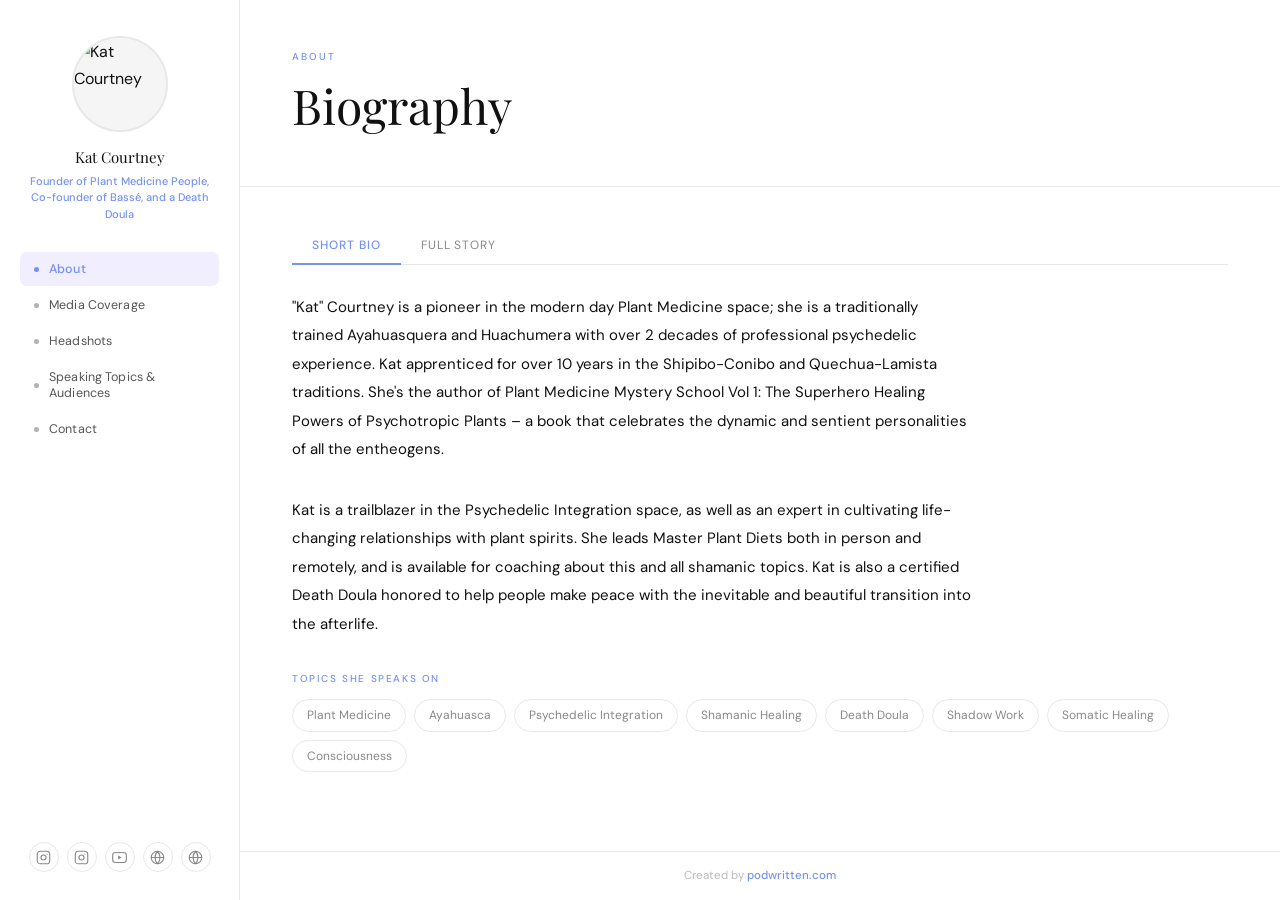
==== kat-courtney.html @ d0d294f5 "Update kat-courtney.html" ====
<!DOCTYPE html>
<html lang="en">
<head>
  <meta charset="UTF-8" />
  <meta name="viewport" content="width=device-width, initial-scale=1.0" />
  <title>Kat Courtney — Press Kit</title>
  <link rel="preconnect" href="https://fonts.googleapis.com" />
  <link rel="preconnect" href="https://fonts.gstatic.com" crossorigin />
  <link href="https://fonts.googleapis.com/css2?family=Playfair+Display:ital,wght@0,400;0,500;1,400&family=DM+Sans:opsz,wght@9..40,300;9..40,400;9..40,500&display=swap" rel="stylesheet" />

  <style>
    /* ─── CONFIG ──────────────────────────────────────── */
    :root {
      --accent:   #7592f2;
      --accent-bg:#f0eeff;
      --text:     #111111;
      --muted:    #888888;
      --border:   #e8e8e8;
      --bg:       #ffffff;
      --sidebar-w: 240px;
    }

    /* ─── RESET ───────────────────────────────────────── */
    *, *::before, *::after { margin: 0; padding: 0; box-sizing: border-box; }
    html { height: 100%; }
    body {
      font-family: 'DM Sans', sans-serif;
      background: var(--bg);
      color: var(--text);
      font-size: 16px;
      line-height: 1.7;
      -webkit-font-smoothing: antialiased;
      min-height: 100%;
      display: flex;
      flex-direction: column;
    }
    a { color: inherit; text-decoration: none; }
    button { cursor: pointer; font-family: 'DM Sans', sans-serif; }

    /* ─── LAYOUT ──────────────────────────────────────── */
    .layout {
      display: flex;
      flex: 1;
      min-height: 100vh;
    }

    /* ─── SIDEBAR ─────────────────────────────────────── */
    .sidebar {
      width: var(--sidebar-w);
      flex-shrink: 0;
      border-right: 1px solid var(--border);
      display: flex;
      flex-direction: column;
      align-items: center;
      padding: 36px 20px 28px;
      position: fixed;
      top: 0;
      left: 0;
      bottom: 0;
      overflow-y: auto;
      background: var(--bg);
      z-index: 100;
    }

    .sidebar-avatar {
      width: 96px; height: 96px;
      border-radius: 50%;
      border: 2px solid var(--border);
      overflow: hidden;
      margin-bottom: 16px;
      background: #f5f5f5;
      display: flex; align-items: center; justify-content: center;
      flex-shrink: 0;
    }

    .sidebar-avatar img { width: 100%; height: 100%; object-fit: cover; }

    .avatar-placeholder {
      font-family: 'Playfair Display', serif;
      font-size: 2rem; color: #ccc; font-weight: 400;
    }

    .sidebar-name {
      font-family: 'Playfair Display', serif;
      font-size: 15px; font-weight: 400;
      color: var(--text); text-align: center;
      line-height: 1.3; margin-bottom: 5px;
    }

    .sidebar-client-title {
      font-size: 11px; color: var(--accent);
      text-align: center; line-height: 1.5;
      margin-bottom: 30px; padding: 0 8px;
      font-weight: 500;
    }

    .sidebar-nav {
      width: 100%;
      display: flex;
      flex-direction: column;
      gap: 2px;
    }

    .nav-item {
      display: flex; align-items: center; gap: 10px;
      padding: 9px 14px; border-radius: 7px;
      font-size: 12.5px; color: #555;
      cursor: pointer; transition: all 0.15s;
      letter-spacing: 0.01em; border: none;
      background: transparent; width: 100%; text-align: left;
    }

    .nav-item:hover { background: #f7f7f7; color: var(--text); }

    .nav-item.active {
      background: var(--accent-bg);
      color: var(--accent);
      font-weight: 500;
    }

    .nav-dot {
      width: 5px; height: 5px; border-radius: 50%;
      background: currentColor; opacity: 0.45; flex-shrink: 0;
    }

    .nav-item.active .nav-dot { opacity: 1; }

    .sidebar-socials {
      margin-top: auto;
      padding-top: 28px;
      display: flex; gap: 8px; flex-wrap: wrap; justify-content: center;
    }

    .social-btn {
      width: 30px; height: 30px; border-radius: 50%;
      border: 1px solid var(--border);
      display: flex; align-items: center; justify-content: center;
      font-size: 10px; font-weight: 500; color: var(--muted);
      transition: all 0.15s; background: transparent;
      text-decoration: none;
    }

    .social-btn:hover { border-color: var(--accent); color: var(--accent); }

    /* ─── MAIN ────────────────────────────────────────── */
    .main {
      margin-left: var(--sidebar-w);
      flex: 1;
      display: flex;
      flex-direction: column;
      min-height: 100vh;
    }

    /* ─── SECTIONS ────────────────────────────────────── */
    .section {
      display: none;
      flex: 1;
      animation: fadeUp 0.3s ease both;
    }

    .section.active { display: flex; flex-direction: column; }

    @keyframes fadeUp {
      from { opacity: 0; transform: translateY(10px); }
      to   { opacity: 1; transform: translateY(0); }
    }

    /* ─── BANNER ──────────────────────────────────────── */
    .banner {
      border-bottom: 1px solid var(--border);
      padding: 48px 52px 40px;
      background: #fff;
    }

    .banner-eyebrow {
      font-size: 10px; letter-spacing: 0.2em;
      text-transform: uppercase; color: var(--accent);
      font-weight: 500; margin-bottom: 14px;
    }

    .banner-name {
      font-family: 'Playfair Display', serif;
      font-size: clamp(2rem, 4vw, 3rem);
      font-weight: 400; line-height: 1.1;
      color: var(--text); margin-bottom: 14px;
    }

    .banner-sub {
      font-size: 13.5px; color: var(--muted);
      max-width: 560px; line-height: 1.7;
    }

    /* ─── CONTENT AREA ────────────────────────────────── */
    .content { padding: 40px 52px; flex: 1; }

    /* ─── SECTION TITLE ───────────────────────────────── */
    .section-title {
      font-size: 10px; letter-spacing: 0.2em;
      text-transform: uppercase; color: var(--accent);
      font-weight: 500; margin-bottom: 28px;
      display: flex; align-items: center; gap: 10px;
    }

    .section-title::after {
      content: ''; flex: 1;
      height: 1px; background: var(--border);
    }

    /* ─── HOME ────────────────────────────────────────── */
    .home-grid {
      display: grid;
      grid-template-columns: 1fr 1fr;
      gap: 1px;
      border: 1px solid var(--border);
      margin-bottom: 40px;
    }

    .home-stat {
      padding: 28px 32px;
      border-right: 1px solid var(--border);
    }

    .home-stat:last-child { border-right: none; }

    .home-stat-num {
      font-family: 'Playfair Display', serif;
      font-size: 2.4rem; font-weight: 400;
      color: var(--text); display: block; margin-bottom: 4px;
    }

    .home-stat-label {
      font-size: 11px; letter-spacing: 0.1em;
      text-transform: uppercase; color: var(--muted);
    }

    .home-links {
      display: flex; gap: 12px; flex-wrap: wrap;
    }

    .btn {
      display: inline-block; padding: 10px 22px;
      font-size: 11px; letter-spacing: 0.1em;
      text-transform: uppercase; font-weight: 500;
      border: 1px solid; transition: all 0.2s;
      border-radius: 4px;
    }

    .btn-primary {
      background: var(--accent); color: #fff;
      border-color: var(--accent);
    }

    .btn-primary:hover { opacity: 0.85; }

    .btn-outline {
      background: transparent; color: var(--text);
      border-color: var(--border);
    }

    .btn-outline:hover { border-color: var(--text); }

    /* ─── ABOUT ───────────────────────────────────────── */
    .bio-text {
      font-size: 15px; line-height: 1.9;
      color: var(--text); max-width: 680px;
      margin-bottom: 32px;
    }

    .topics-label {
      font-size: 10px; letter-spacing: 0.16em;
      text-transform: uppercase; color: var(--accent);
      margin-bottom: 12px; font-weight: 500;
    }

    .tags { display: flex; flex-wrap: wrap; gap: 8px; }

    .tag {
      padding: 5px 14px;
      border: 1px solid var(--border);
      font-size: 12px; color: var(--muted);
      border-radius: 100px;
      transition: all 0.15s;
    }

    .tag:hover { border-color: var(--accent); color: var(--accent); }

    /* ─── COVERAGE ────────────────────────────────────── */
    .filter-row { display: flex; gap: 6px; margin-bottom: 28px; flex-wrap: wrap; }

    .filter-btn {
      padding: 5px 14px; font-size: 10.5px;
      letter-spacing: 0.1em; text-transform: uppercase;
      border: 1px solid var(--border); background: transparent;
      color: var(--muted); transition: all 0.15s; border-radius: 4px;
    }

    .filter-btn.active, .filter-btn:hover {
      border-color: var(--accent);
      color: var(--accent);
      background: var(--accent-bg);
    }

    .coverage-list { display: flex; flex-direction: column; }

    .coverage-item {
      display: flex; align-items: center;
      justify-content: space-between;
      padding: 16px 0;
      border-bottom: 1px solid var(--border);
      gap: 16px;
    }

    .coverage-item:last-child { border-bottom: none; }

    .coverage-pub {
      font-family: 'Playfair Display', serif;
      font-size: 15px; color: var(--text);
      line-height: 1.35; margin-bottom: 4px;
      font-weight: 400; text-transform: none;
      letter-spacing: 0;
    }

    .coverage-title {
      font-size: 10px; letter-spacing: 0.14em;
      text-transform: uppercase; color: var(--accent);
      font-weight: 500;
    }

    .coverage-link {
      flex-shrink: 0;
      font-size: 10px; letter-spacing: 0.1em;
      text-transform: uppercase; color: var(--accent);
      border: 1px solid var(--accent);
      padding: 5px 12px; border-radius: 4px;
      transition: all 0.15s;
      white-space: nowrap;
    }

    .coverage-link:hover {
      background: var(--accent); color: #fff;
    }

    .no-coverage {
      font-size: 13px; color: var(--muted);
      font-style: italic; padding: 20px 0;
    }

    /* ─── IMAGES ──────────────────────────────────────── */
    .images-grid {
      display: grid;
      grid-template-columns: repeat(auto-fill, minmax(200px, 1fr));
      gap: 16px;
    }

    .image-card {
      border: 1px solid var(--border);
      overflow: hidden; border-radius: 4px;
    }

    .image-frame {
      aspect-ratio: 3/4; background: #f5f5f5;
      display: flex; align-items: center; justify-content: center;
    }

    .image-frame img { width: 100%; height: 100%; object-fit: cover; }

    .img-placeholder { font-size: 12px; color: #ccc; letter-spacing: 0.06em; }

    .image-card-footer {
      padding: 10px 14px;
      border-top: 1px solid var(--border);
      display: flex; justify-content: space-between; align-items: center;
    }

    .image-card-label { font-size: 11px; color: var(--muted); }

    .image-dl {
      font-size: 10px; color: var(--accent);
      letter-spacing: 0.08em; text-transform: uppercase;
    }

    .drive-link-btn {
      display: inline-flex; align-items: center; gap: 8px;
      padding: 10px 20px; border: 1px solid var(--border);
      font-size: 12px; color: var(--text); border-radius: 4px;
      transition: all 0.2s; margin-bottom: 28px;
    }

    .drive-link-btn:hover { border-color: var(--accent); color: var(--accent); }

    /* ─── QUESTIONS ───────────────────────────────────── */
    .questions-intro {
      font-size: 13.5px; color: var(--muted);
      max-width: 560px; margin-bottom: 32px; line-height: 1.75;
    }

    .question-item {
      display: grid; grid-template-columns: 32px 1fr;
      gap: 20px; padding: 18px 0;
      border-bottom: 1px solid var(--border);
      align-items: start;
    }

    .question-num {
      font-family: 'Playfair Display', serif;
      font-size: 1rem; color: var(--accent); font-weight: 400;
      padding-top: 2px; line-height: 1.7;
    }

    .question-text { font-size: 14.5px; line-height: 1.65; color: var(--text); }

    /* ─── CONTACT ─────────────────────────────────────── */
    .contact-grid {
      display: grid; grid-template-columns: 1fr 1fr;
      gap: 48px; max-width: 680px;
    }

    .contact-group h3 {
      font-family: 'Playfair Display', serif;
      font-size: 1.3rem; font-weight: 400;
      margin-bottom: 20px; color: var(--text);
    }

    .contact-row {
      display: flex; justify-content: space-between;
      align-items: baseline; padding: 10px 0;
      border-bottom: 1px solid var(--border);
      gap: 12px;
    }

    .contact-row:first-of-type { border-top: 1px solid var(--border); }

    .contact-key {
      font-size: 10px; letter-spacing: 0.12em;
      text-transform: uppercase; color: var(--muted);
      flex-shrink: 0;
    }

    .contact-val { font-size: 13px; color: var(--text); text-align: right; }
    .contact-val a { color: var(--accent); }
    .contact-val a:hover { text-decoration: underline; }

    /* ─── FOOTER ──────────────────────────────────────── */
    footer {
      border-top: 1px solid var(--border);
      padding: 14px 52px;
      display: flex; align-items: center; justify-content: center;
      background: var(--bg);
    }

    footer span { font-size: 11.5px; color: #bbb; }
    footer a { color: var(--accent); font-weight: 500; }

    /* ─── MOBILE TOP NAV ──────────────────────────────── */
    .topbar {
      display: none;
      position: fixed; top: 0; left: 0; right: 0;
      height: 56px; background: var(--bg);
      border-bottom: 1px solid var(--border);
      padding: 0 20px;
      align-items: center; justify-content: space-between;
      z-index: 200;
    }

    .topbar-name {
      font-family: 'Playfair Display', serif;
      font-size: 15px; font-weight: 400;
    }

    .hamburger {
      display: flex; flex-direction: column; gap: 5px;
      background: transparent; border: none; padding: 4px;
    }

    .hamburger span {
      display: block; width: 22px; height: 1.5px;
      background: var(--text); transition: all 0.25s;
    }

    .mobile-menu {
      display: none;
      position: fixed; top: 56px; left: 0; right: 0;
      background: var(--bg); border-bottom: 1px solid var(--border);
      padding: 12px 16px; z-index: 190;
      flex-direction: column; gap: 2px;
    }

    .mobile-menu.open { display: flex; }

    /* ─── RESPONSIVE ──────────────────────────────────── */
    @media (max-width: 768px) {
      .sidebar { display: none; }
      .topbar  { display: flex; }
      .main    { margin-left: 0; padding-top: 56px; }

      .banner  { padding: 28px 24px 24px; }
      .content { padding: 28px 24px; }
      footer   { padding: 14px 24px; }

      .banner-name { font-size: 1.8rem; }

      .home-grid { grid-template-columns: 1fr 1fr; }
      .home-stat { padding: 20px; }

      .contact-grid { grid-template-columns: 1fr; gap: 32px; }

      .coverage-item { flex-direction: column; align-items: flex-start; gap: 10px; }
    }

    @media (max-width: 420px) {
      .home-grid { grid-template-columns: 1fr; }
      .home-stat { border-right: none; border-bottom: 1px solid var(--border); }
    }
    /* ─── ABOUT TABS ──────────────────────────────────── */
    .about-tabs {
      display: flex;
      gap: 0;
      margin-bottom: 28px;
      border-bottom: 1px solid var(--border);
    }

    .about-tab {
      padding: 10px 20px;
      font-size: 12px;
      letter-spacing: 0.08em;
      text-transform: uppercase;
      border: none;
      background: transparent;
      color: var(--muted);
      cursor: pointer;
      border-bottom: 2px solid transparent;
      margin-bottom: -1px;
      transition: all 0.15s;
      font-family: 'DM Sans', sans-serif;
    }

    .about-tab:hover { color: var(--text); }

    .about-tab.active {
      color: var(--accent);
      border-bottom-color: var(--accent);
      font-weight: 500;
    }
  </style>
</head>
<body>

<!-- MOBILE TOPBAR -->
<div class="topbar">
  <span class="topbar-name">Kat Courtney</span>
  <button class="hamburger" onclick="toggleMenu()" aria-label="Menu">
    <span></span><span></span><span></span>
  </button>
</div>

<div class="mobile-menu" id="mobileMenu">
  <button class="nav-item" onclick="go('about')"><span class="nav-dot"></span>About</button>
  <button class="nav-item" onclick="go('coverage')"><span class="nav-dot"></span>Media Coverage</button>
  <button class="nav-item" onclick="go('images')"><span class="nav-dot"></span>Headshots</button>
  <button class="nav-item" onclick="go('questions')"><span class="nav-dot"></span>Speaking Topics & Audiences</button>
  <button class="nav-item" onclick="go('contact')"><span class="nav-dot"></span>Contact</button>
</div>

<!-- LAYOUT -->
<div class="layout">

  <!-- SIDEBAR -->
  <aside class="sidebar">
    <div class="sidebar-avatar">
      <img src="kat-courtney-photo.jpg" alt="Kat Courtney" />
    </div>
    <div class="sidebar-name">Kat Courtney</div>
    <div class="sidebar-client-title">Founder of Plant Medicine People, Co-founder of Bassé, and a Death Doula</div>

    <nav class="sidebar-nav">
      <button class="nav-item active" onclick="go('about')"><span class="nav-dot"></span>About</button>
      <button class="nav-item" onclick="go('coverage')"><span class="nav-dot"></span>Media Coverage</button>
      <button class="nav-item" onclick="go('images')"><span class="nav-dot"></span>Headshots</button>
      <button class="nav-item" onclick="go('questions')"><span class="nav-dot"></span>Speaking Topics & Audiences</button>
      <button class="nav-item" onclick="go('contact')"><span class="nav-dot"></span>Contact</button>
    </nav>

    <div class="sidebar-socials">
      <a class="social-btn" href="https://www.instagram.com/theafterlifecoach/" target="_blank" title="Instagram @theafterlifecoach">
        <svg width="15" height="15" viewBox="0 0 24 24" fill="none" stroke="currentColor" stroke-width="1.8" stroke-linecap="round" stroke-linejoin="round"><rect x="2" y="2" width="20" height="20" rx="5"/><circle cx="12" cy="12" r="4"/><circle cx="17.5" cy="6.5" r="1" fill="currentColor" stroke="none"/></svg>
      </a>
      <a class="social-btn" href="https://www.instagram.com/plantmedicinepeople/" target="_blank" title="Instagram @plantmedicinepeople">
        <svg width="15" height="15" viewBox="0 0 24 24" fill="none" stroke="currentColor" stroke-width="1.8" stroke-linecap="round" stroke-linejoin="round"><rect x="2" y="2" width="20" height="20" rx="5"/><circle cx="12" cy="12" r="4"/><circle cx="17.5" cy="6.5" r="1" fill="currentColor" stroke="none"/></svg>
      </a>
      <a class="social-btn" href="https://www.youtube.com/c/TinaKatCourtneyCoach" target="_blank" title="YouTube">
        <svg width="15" height="15" viewBox="0 0 24 24" fill="none" stroke="currentColor" stroke-width="1.8" stroke-linecap="round" stroke-linejoin="round"><path d="M22.54 6.42a2.78 2.78 0 0 0-1.95-1.96C18.88 4 12 4 12 4s-6.88 0-8.59.46A2.78 2.78 0 0 0 1.46 6.42 29 29 0 0 0 1 12a29 29 0 0 0 .46 5.58 2.78 2.78 0 0 0 1.95 1.96C5.12 20 12 20 12 20s6.88 0 8.59-.46a2.78 2.78 0 0 0 1.95-1.96A29 29 0 0 0 23 12a29 29 0 0 0-.46-5.58z"/><polygon points="9.75 15.02 15.5 12 9.75 8.98 9.75 15.02" fill="currentColor" stroke="none"/></svg>
      </a>
      <a class="social-btn" href="https://www.plantmedicinepeople.com/" target="_blank" title="Plant Medicine People">
        <svg width="15" height="15" viewBox="0 0 24 24" fill="none" stroke="currentColor" stroke-width="1.8" stroke-linecap="round" stroke-linejoin="round"><circle cx="12" cy="12" r="10"/><line x1="2" y1="12" x2="22" y2="12"/><path d="M12 2a15.3 15.3 0 0 1 4 10 15.3 15.3 0 0 1-4 10 15.3 15.3 0 0 1-4-10 15.3 15.3 0 0 1 4-10z"/></svg>
      </a>
      <a class="social-btn" href="https://basseibogaine.com/" target="_blank" title="Bassé">
        <svg width="15" height="15" viewBox="0 0 24 24" fill="none" stroke="currentColor" stroke-width="1.8" stroke-linecap="round" stroke-linejoin="round"><circle cx="12" cy="12" r="10"/><line x1="2" y1="12" x2="22" y2="12"/><path d="M12 2a15.3 15.3 0 0 1 4 10 15.3 15.3 0 0 1-4 10 15.3 15.3 0 0 1-4-10 15.3 15.3 0 0 1 4-10z"/></svg>
      </a>
    </div>
  </aside>

  <!-- MAIN -->
  <div class="main">

    <!-- ABOUT -->
    <section id="about" class="section active">
      <div class="banner">
        <div class="banner-eyebrow">About</div>
        <h1 class="banner-name">Biography</h1>
      </div>
      <div class="content">

        <!-- TABS -->
        <div class="about-tabs">
          <button class="about-tab active" onclick="switchTab('bio', this)">Short Bio</button>
          <button class="about-tab" onclick="switchTab('story', this)">Full Story</button>
        </div>

        <!-- BIO TAB -->
        <div id="tab-bio" class="about-tab-content">
          <p class="bio-text">"Kat" Courtney is a pioneer in the modern day Plant Medicine space; she is a traditionally trained Ayahuasquera and Huachumera with over 2 decades of professional psychedelic experience. Kat apprenticed for over 10 years in the Shipibo-Conibo and Quechua-Lamista traditions. She's the author of Plant Medicine Mystery School Vol 1: The Superhero Healing Powers of Psychotropic Plants – a book that celebrates the dynamic and sentient personalities of all the entheogens.</p>
          <p class="bio-text">Kat is a trailblazer in the Psychedelic Integration space, as well as an expert in cultivating life-changing relationships with plant spirits. She leads Master Plant Diets both in person and remotely, and is available for coaching about this and all shamanic topics. Kat is also a certified Death Doula honored to help people make peace with the inevitable and beautiful transition into the afterlife.</p>
          <div class="topics-label">Topics she speaks on</div>
          <div class="tags">
            <span class="tag">Plant Medicine</span>
            <span class="tag">Ayahuasca</span>
            <span class="tag">Psychedelic Integration</span>
            <span class="tag">Shamanic Healing</span>
            <span class="tag">Death Doula</span>
            <span class="tag">Shadow Work</span>
            <span class="tag">Somatic Healing</span>
            <span class="tag">Consciousness</span>
          </div>
        </div>

        <!-- STORY TAB -->
        <div id="tab-story" class="about-tab-content" style="display:none;">
          <p class="bio-text" style="color: var(--muted); font-style: italic;">Full story coming soon — add it to the Story field in Airtable.</p>
        </div>

      </div>
      <footer><span>Created by <a href="https://podwritten.com" target="_blank">podwritten.com</a></span></footer>
    </section>

    <!-- MEDIA COVERAGE -->
    <section id="coverage" class="section">
      <div class="banner">
        <div class="banner-eyebrow">Media Coverage</div>
        <h1 class="banner-name">Press &amp; Appearances</h1>
        <p class="banner-sub">Podcast interviews, press features, and published articles.</p>
      </div>
      <div class="content">
        <div class="filter-row">
          <button class="filter-btn active" onclick="filterCoverage('all',this)">All</button>
          <button class="filter-btn" onclick="filterCoverage('podcast',this)">Podcasts</button>
          <button class="filter-btn" onclick="filterCoverage('press',this)">Press</button>
          <button class="filter-btn" onclick="filterCoverage('article',this)">Articles</button>
        </div>

        <div class="coverage-list" id="coverageList">
          <div class="coverage-item" data-type="podcast">
            <div>
              <div class="coverage-title">Divine Duet: Ayahuasca, San Pedro, &amp; Plant Medicine Integration</div>
              <div class="coverage-pub">The Psychedelic Podcast</div>
            </div>
            <a class="coverage-link" href="https://podcasts.apple.com/bo/podcast/kat-courtney-divine-duet-ayahuasca-san-pedro-plant/id1200537009?i=1000674680998" target="_blank">Listen ↗</a>
          </div>
          <div class="coverage-item" data-type="podcast">
            <div>
              <div class="coverage-title">Ayahuasca, Dietas &amp; Integrating with the Plants</div>
              <div class="coverage-pub">Medicine for These Times</div>
            </div>
            <a class="coverage-link" href="https://podcasts.apple.com/us/podcast/kat-courtney-ayahuasca-dietas-integrating-with-the-plants/id1562920606?i=1000529426179" target="_blank">Listen ↗</a>
          </div>
        </div>
      </div>
      <footer><span>Created by <a href="https://podwritten.com" target="_blank">podwritten.com</a></span></footer>
    </section>

    <!-- IMAGES -->
    <section id="images" class="section">
      <div class="banner">
        <div class="banner-eyebrow">Headshots</div>
        <h1 class="banner-name">Photos &amp; Media</h1>
        <p class="banner-sub">High-resolution photos cleared for press and editorial use.</p>
      </div>
      <div class="content">
        <a class="drive-link-btn" href="https://drive.google.com/drive/u/0/folders/1Yn9toQkiLwsW4yVL3juga9ELvy01iGQk" target="_blank">
          ↗ &nbsp;Open full photo library in Google Drive
        </a>
        <div class="images-grid">
          <div class="image-card">
            <div class="image-frame"><span class="img-placeholder">Headshot 1</span></div>
            <div class="image-card-footer">
              <span class="image-card-label">Portrait</span>
              <a class="image-dl" href="https://drive.google.com/drive/u/0/folders/1Yn9toQkiLwsW4yVL3juga9ELvy01iGQk" target="_blank">Download</a>
            </div>
          </div>
          <div class="image-card">
            <div class="image-frame"><span class="img-placeholder">Headshot 2</span></div>
            <div class="image-card-footer">
              <span class="image-card-label">Casual</span>
              <a class="image-dl" href="https://drive.google.com/drive/u/0/folders/1Yn9toQkiLwsW4yVL3juga9ELvy01iGQk" target="_blank">Download</a>
            </div>
          </div>
          <div class="image-card">
            <div class="image-frame"><span class="img-placeholder">Action Shot</span></div>
            <div class="image-card-footer">
              <span class="image-card-label">Speaking</span>
              <a class="image-dl" href="https://drive.google.com/drive/u/0/folders/1Yn9toQkiLwsW4yVL3juga9ELvy01iGQk" target="_blank">Download</a>
            </div>
          </div>
        </div>
      </div>
      <footer><span>Created by <a href="https://podwritten.com" target="_blank">podwritten.com</a></span></footer>
    </section>

    <!-- INTERVIEW QUESTIONS -->
    <section id="questions" class="section">
      <div class="banner">
        <div class="banner-eyebrow">Speaking Topics &amp; Audiences</div>
        <h1 class="banner-name">Topics &amp; Talking Points</h1>
      </div>
      <div class="content">
        <p class="questions-intro">The following questions are designed to spark meaningful, high-value conversations with Kat. Feel free to adapt them to your format or audience.</p>
        <div id="questionsList">
          <div class="question-item">
            <span class="question-num">01</span>
            <span class="question-text">Kat apprenticed in traditional lineages for over a decade, including periods of isolation and drinking ayahuasca for 30 consecutive nights during her training — what was that experience like and how did it shape her work?</span>
          </div>
          <div class="question-item">
            <span class="question-num">02</span>
            <span class="question-text">What is the difference between plant consciousness and human consciousness — ego-based survival vs. unity consciousness — and how can this shift quiet anxiety, addiction, and mental suffering?</span>
          </div>
          <div class="question-item">
            <span class="question-num">03</span>
            <span class="question-text">What is ego dissolution actually (and isn't), why can chasing it be destabilising, and why does grounded integration matter more than peak experiences?</span>
          </div>
          <div class="question-item">
            <span class="question-num">04</span>
            <span class="question-text">What is shadow work, and how does someone begin — with or without plant medicine?</span>
          </div>
          <div class="question-item">
            <span class="question-num">05</span>
            <span class="question-text">How do you choose ethical, safe, culturally respectful plant medicine facilitators — and what are the red flags most people miss?</span>
          </div>
          <div class="question-item">
            <span class="question-num">06</span>
            <span class="question-text">How did being born with a life-threatening breathing disorder and having a near-death experience in her 20s shape Kat's lifelong relationship with death and healing?</span>
          </div>
          <div class="question-item">
            <span class="question-num">07</span>
            <span class="question-text">What do plant medicines teach about resistance and surrender — and how does that impact the way Kat approaches challenges in everyday life?</span>
          </div>
        </div>
      </div>
      <footer><span>Created by <a href="https://podwritten.com" target="_blank">podwritten.com</a></span></footer>
    </section>

    <!-- CONTACT -->
    <section id="contact" class="section">
      <div class="banner">
        <div class="banner-eyebrow">Contact</div>
        <h1 class="banner-name">Booking &amp; Press</h1>
        <p class="banner-sub">For interview bookings and media enquiries, get in touch below. We aim to respond within 24 hours.</p>
      </div>
      <div class="content">
        <div class="contact-grid">
          <div class="contact-group">
            <h3>Press &amp; Bookings</h3>
            <div class="contact-row">
              <span class="contact-key">Email</span>
              <span class="contact-val"><a href="mailto:booking@podwritten.com">booking@podwritten.com</a></span>
            </div>
            <div class="contact-row">
              <span class="contact-key">Website</span>
              <span class="contact-val"><a href="https://www.plantmedicinepeople.com/" target="_blank">plantmedicinepeople.com</a></span>
            </div>
          </div>
          <div class="contact-group">
            <h3>Social</h3>
            <div class="contact-row">
              <span class="contact-key">Instagram</span>
              <span class="contact-val"><a href="https://www.instagram.com/theafterlifecoach/" target="_blank">@theafterlifecoach</a></span>
            </div>
            <div class="contact-row">
              <span class="contact-key">YouTube</span>
              <span class="contact-val"><a href="https://www.youtube.com/c/TinaKatCourtneyCoach" target="_blank">TinaKatCourtneyCoach</a></span>
            </div>
          </div>
        </div>
      </div>
      <footer><span>Created by <a href="https://podwritten.com" target="_blank">podwritten.com</a></span></footer>
    </section>

  </div>
</div>

<script>
  function switchTab(tab, btn) {
    document.querySelectorAll('.about-tab-content').forEach(t => t.style.display = 'none');
    document.querySelectorAll('.about-tab').forEach(b => b.classList.remove('active'));
    document.getElementById('tab-' + tab).style.display = 'block';
    btn.classList.add('active');
  }

  function go(id) {
    document.querySelectorAll('.section').forEach(s => s.classList.remove('active'));
    document.querySelectorAll('.nav-item').forEach(b => b.classList.remove('active'));
    document.getElementById(id).classList.add('active');
    document.querySelectorAll(`.nav-item`).forEach(b => {
      if (b.getAttribute('onclick') && b.getAttribute('onclick').includes(`'${id}'`)) {
        b.classList.add('active');
      }
    });
    window.scrollTo({ top: 0, behavior: 'smooth' });
    document.getElementById('mobileMenu').classList.remove('open');
  }

  function toggleMenu() {
    document.getElementById('mobileMenu').classList.toggle('open');
  }

  function filterCoverage(type, btn) {
    document.querySelectorAll('.filter-btn').forEach(b => b.classList.remove('active'));
    btn.classList.add('active');
    document.querySelectorAll('#coverageList .coverage-item').forEach(item => {
      item.style.display = (type === 'all' || item.dataset.type === type) ? 'flex' : 'none';
    });
  }
</script>

</body>
</html>
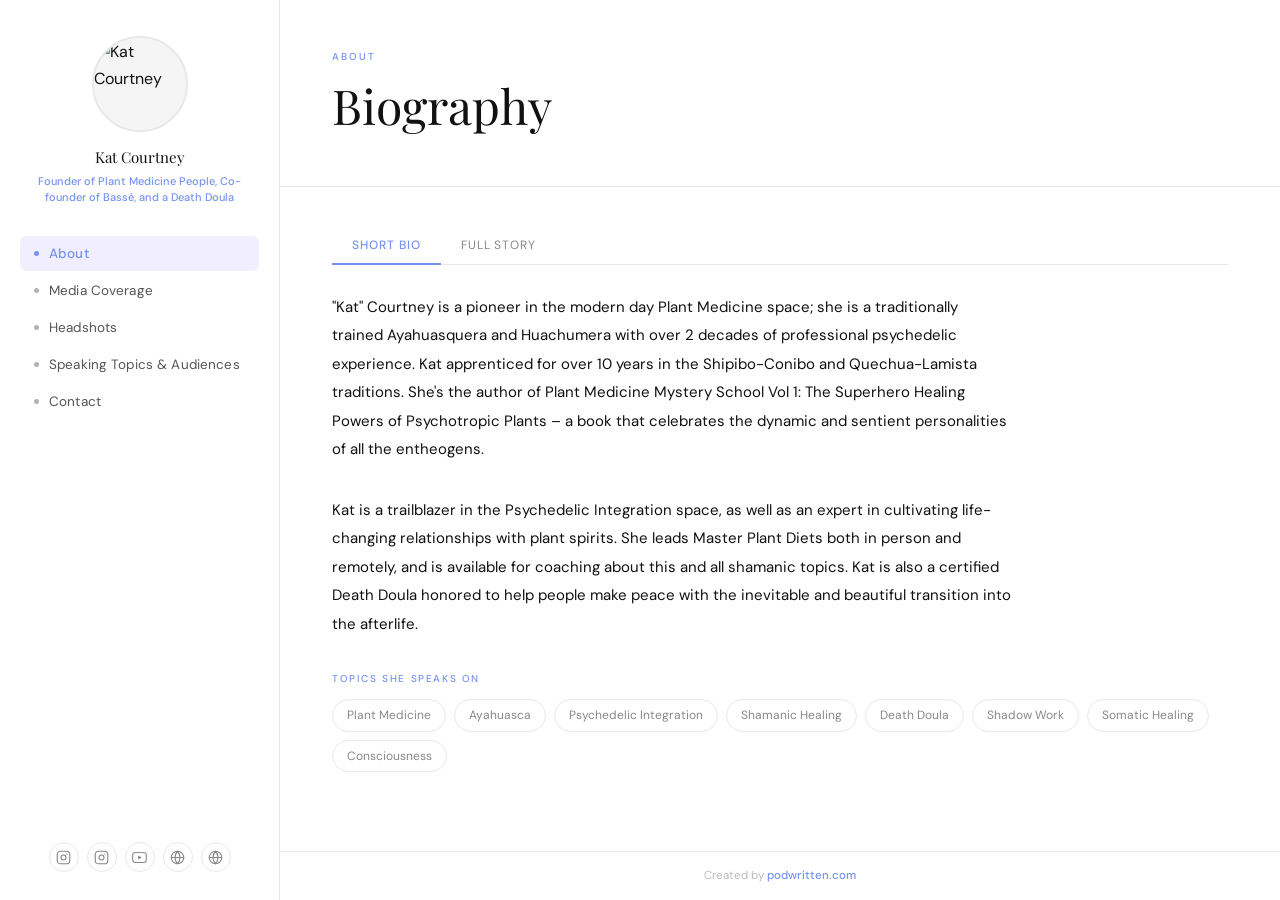
==== commit c5b7d3f2: "Update kat-courtney.html" ====
--- a/kat-courtney.html
+++ b/kat-courtney.html
@@ -17,7 +17,7 @@
       --muted:    #888888;
       --border:   #e8e8e8;
       --bg:       #ffffff;
-      --sidebar-w: 240px;
+      --sidebar-w: 280px;
     }
 
     /* ─── RESET ───────────────────────────────────────── */
@@ -104,7 +104,7 @@
     .nav-item {
       display: flex; align-items: center; gap: 10px;
       padding: 9px 14px; border-radius: 7px;
-      font-size: 12.5px; color: #555;
+      font-size: 13.5px; color: #555;
       cursor: pointer; transition: all 0.15s;
       letter-spacing: 0.01em; border: none;
       background: transparent; width: 100%; text-align: left;
@@ -567,7 +567,7 @@
   <!-- SIDEBAR -->
   <aside class="sidebar">
     <div class="sidebar-avatar">
-      <img src="kat-courtney-photo.jpg" alt="Kat Courtney" />
+      <img src="kat-courtney-photo.jpeg" alt="Kat Courtney" />
     </div>
     <div class="sidebar-name">Kat Courtney</div>
     <div class="sidebar-client-title">Founder of Plant Medicine People, Co-founder of Bassé, and a Death Doula</div>
@@ -660,15 +660,29 @@
         <div class="coverage-list" id="coverageList">
           <div class="coverage-item" data-type="podcast">
             <div>
+              <div class="coverage-pub">The Plant Medicine For PTSD Podcast</div>
+              <div class="coverage-title">A Deep Dive On Ayahuasca, Dietas &amp; Ibogaine</div>
+            </div>
+            <a class="coverage-link" href="https://www.youtube.com/watch?v=yOOidkS2Yik" target="_blank">Listen ↗</a>
+          </div>
+          <div class="coverage-item" data-type="podcast">
+            <div>
+              <div class="coverage-pub">Wellness By Design</div>
+              <div class="coverage-title">Releasing Guilt, Shame and Emotional Pain for Healing</div>
+            </div>
+            <a class="coverage-link" href="https://www.youtube.com/watch?v=YywhCWQNchQ" target="_blank">Listen ↗</a>
+          </div>
+          <div class="coverage-item" data-type="podcast">
+            <div>
+              <div class="coverage-pub">The Psychedelic Podcast</div>
               <div class="coverage-title">Divine Duet: Ayahuasca, San Pedro, &amp; Plant Medicine Integration</div>
-              <div class="coverage-pub">The Psychedelic Podcast</div>
             </div>
             <a class="coverage-link" href="https://podcasts.apple.com/bo/podcast/kat-courtney-divine-duet-ayahuasca-san-pedro-plant/id1200537009?i=1000674680998" target="_blank">Listen ↗</a>
           </div>
           <div class="coverage-item" data-type="podcast">
             <div>
+              <div class="coverage-pub">Medicine for These Times</div>
               <div class="coverage-title">Ayahuasca, Dietas &amp; Integrating with the Plants</div>
-              <div class="coverage-pub">Medicine for These Times</div>
             </div>
             <a class="coverage-link" href="https://podcasts.apple.com/us/podcast/kat-courtney-ayahuasca-dietas-integrating-with-the-plants/id1562920606?i=1000529426179" target="_blank">Listen ↗</a>
           </div>
@@ -685,32 +699,10 @@
         <p class="banner-sub">High-resolution photos cleared for press and editorial use.</p>
       </div>
       <div class="content">
-        <a class="drive-link-btn" href="https://drive.google.com/drive/u/0/folders/1Yn9toQkiLwsW4yVL3juga9ELvy01iGQk" target="_blank">
+        <p style="font-size:15px; color: var(--muted); margin-bottom: 28px; line-height: 1.75;">All headshots and media assets are available in the Google Drive folder below. Click to browse and download high-resolution files.</p>
+        <a class="drive-link-btn" href="https://drive.google.com/drive/u/0/folders/1Yn9toQkiLwsW4yVL3juga9ELvy01iGQk" target="_blank" style="font-size: 14px; padding: 14px 24px;">
           ↗ &nbsp;Open full photo library in Google Drive
         </a>
-        <div class="images-grid">
-          <div class="image-card">
-            <div class="image-frame"><span class="img-placeholder">Headshot 1</span></div>
-            <div class="image-card-footer">
-              <span class="image-card-label">Portrait</span>
-              <a class="image-dl" href="https://drive.google.com/drive/u/0/folders/1Yn9toQkiLwsW4yVL3juga9ELvy01iGQk" target="_blank">Download</a>
-            </div>
-          </div>
-          <div class="image-card">
-            <div class="image-frame"><span class="img-placeholder">Headshot 2</span></div>
-            <div class="image-card-footer">
-              <span class="image-card-label">Casual</span>
-              <a class="image-dl" href="https://drive.google.com/drive/u/0/folders/1Yn9toQkiLwsW4yVL3juga9ELvy01iGQk" target="_blank">Download</a>
-            </div>
-          </div>
-          <div class="image-card">
-            <div class="image-frame"><span class="img-placeholder">Action Shot</span></div>
-            <div class="image-card-footer">
-              <span class="image-card-label">Speaking</span>
-              <a class="image-dl" href="https://drive.google.com/drive/u/0/folders/1Yn9toQkiLwsW4yVL3juga9ELvy01iGQk" target="_blank">Download</a>
-            </div>
-          </div>
-        </div>
       </div>
       <footer><span>Created by <a href="https://podwritten.com" target="_blank">podwritten.com</a></span></footer>
     </section>
